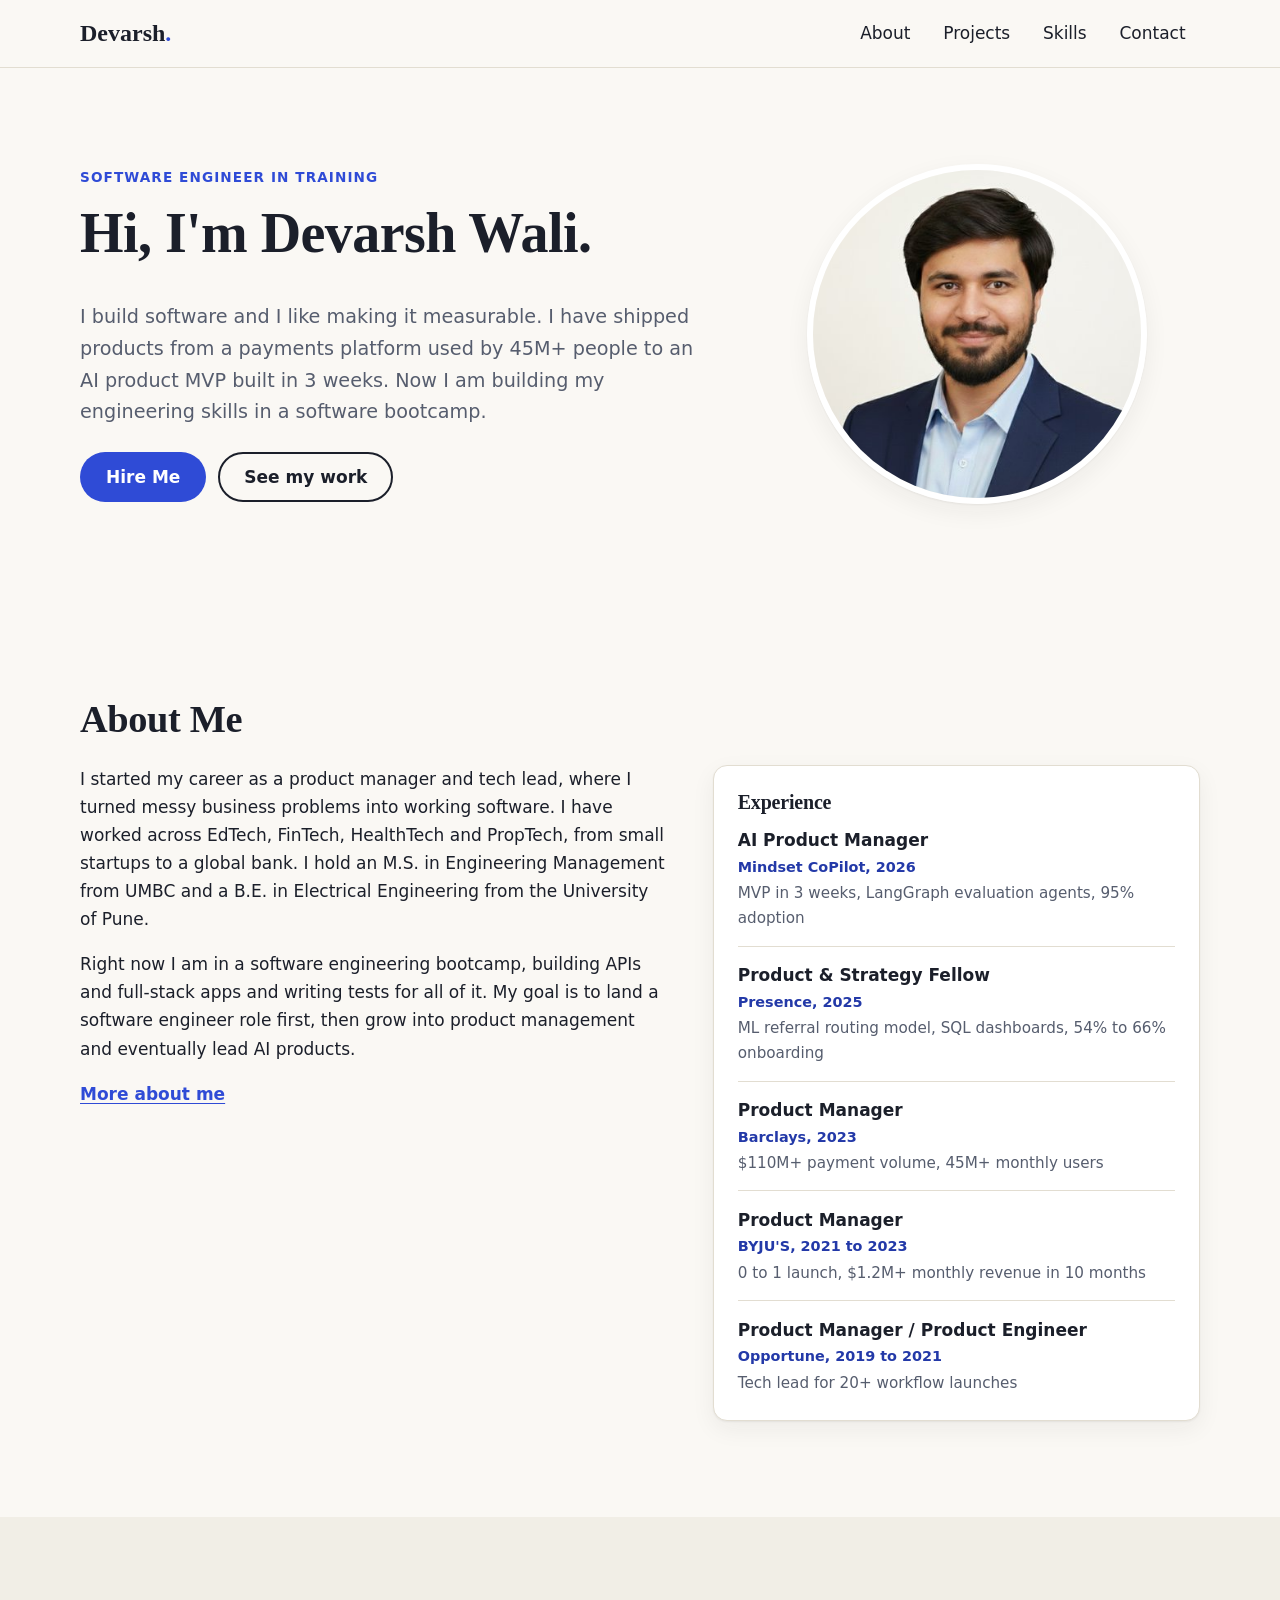
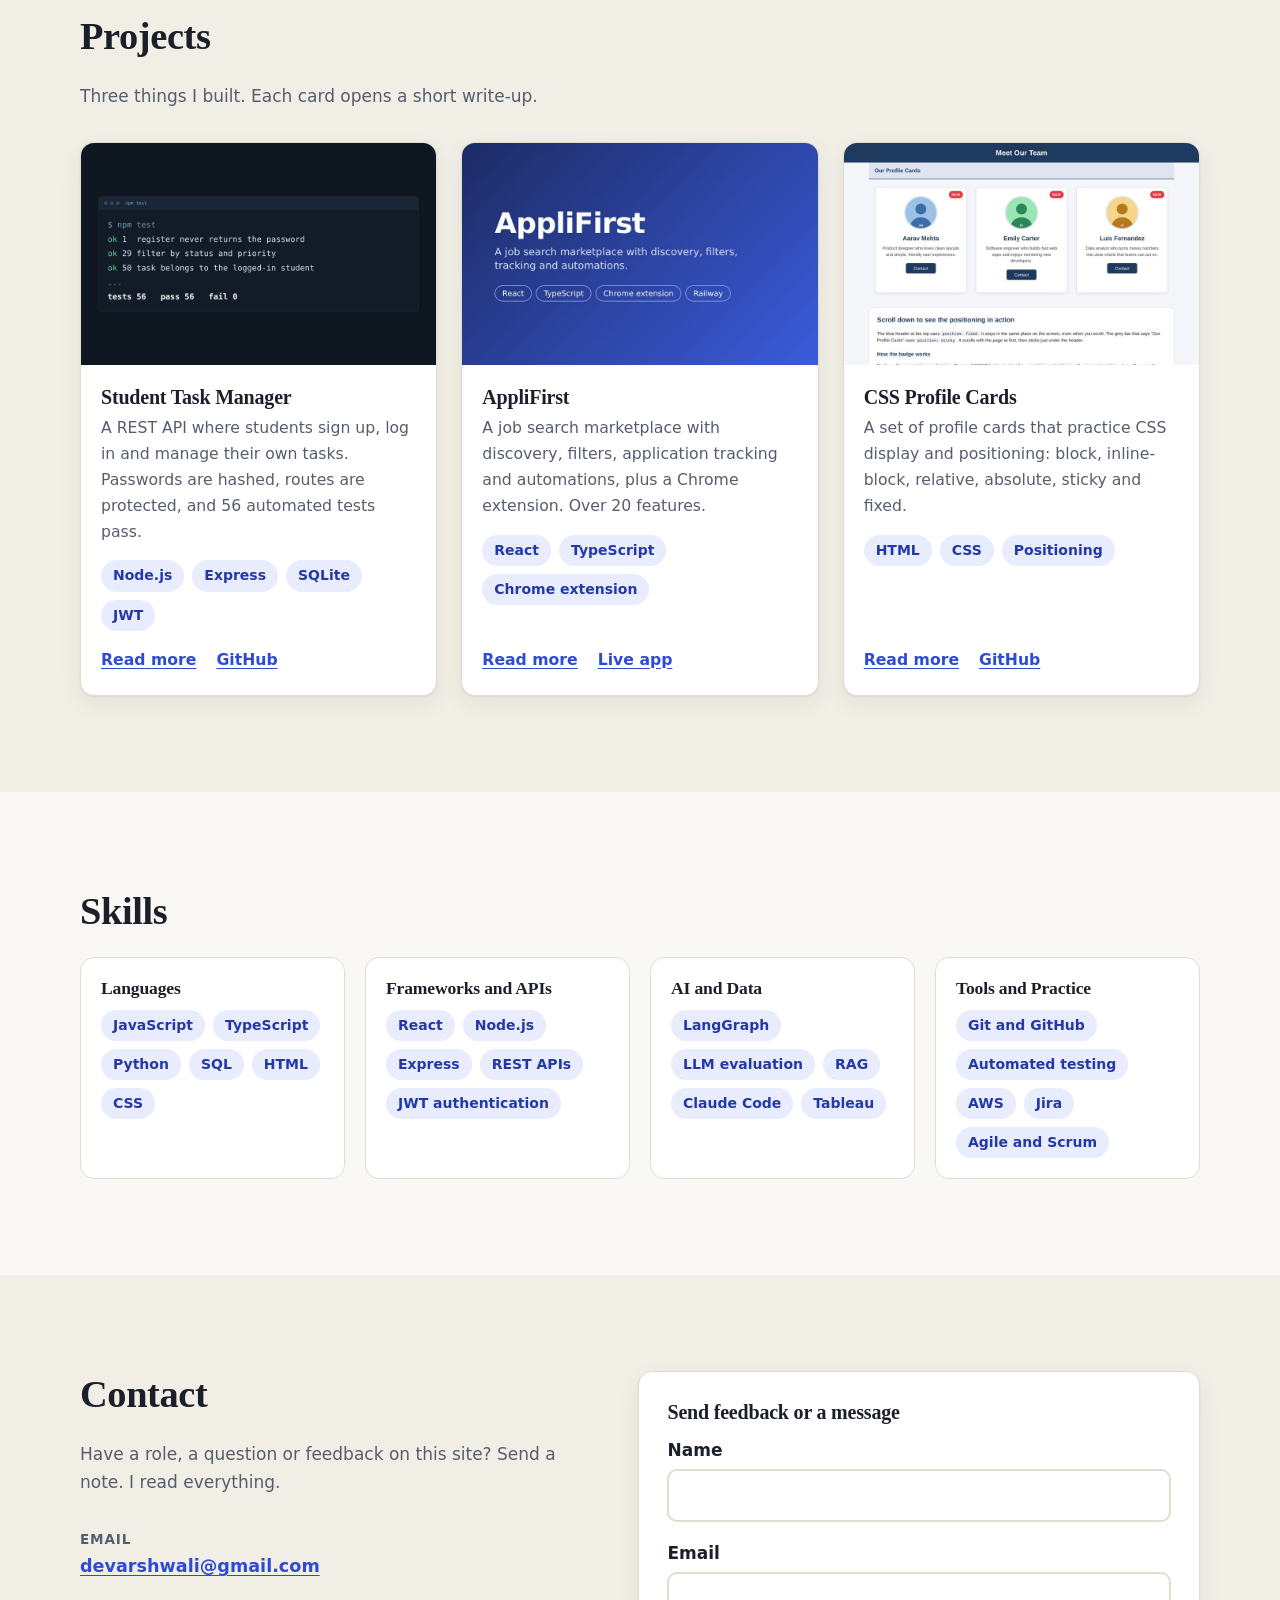
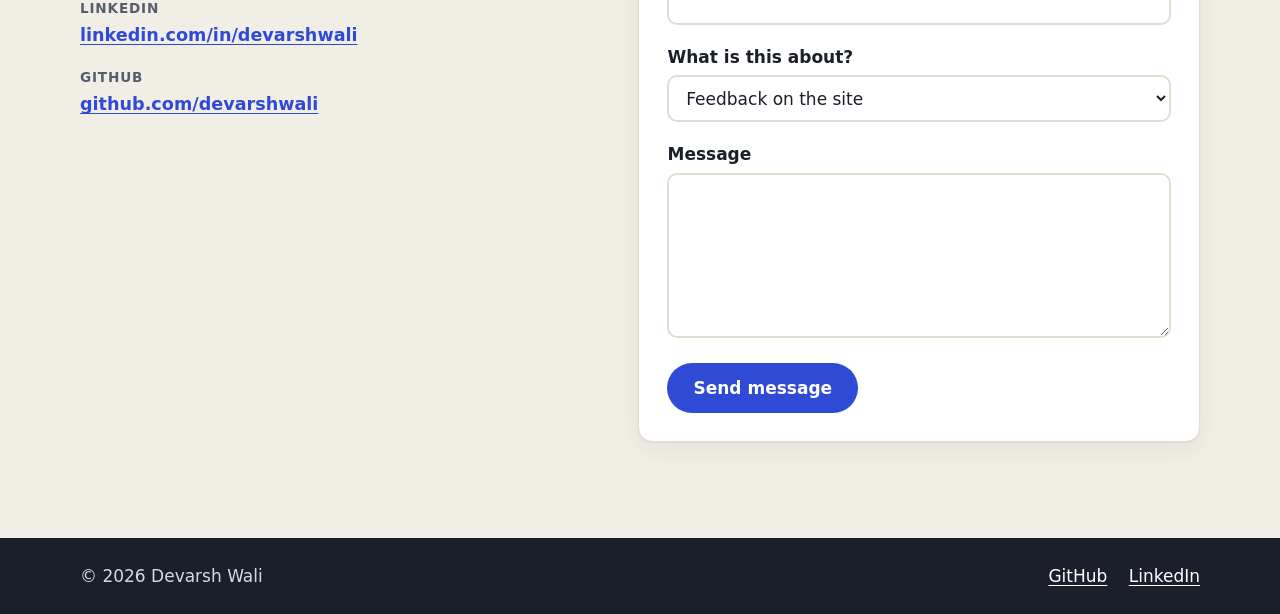
==== index.html @ ca4a032f "Phase 1: project structure, HTML layout and responsive CSS Co-Authored-By: Claude Sonnet 5.5 <norepl" ====
<!DOCTYPE html>
<html lang="en">
<head>
  <meta charset="utf-8">
  <meta name="viewport" content="width=device-width, initial-scale=1">
  <title>Devarsh Wali | Portfolio</title>
  <meta name="description" content="Portfolio of Devarsh Wali: software engineer in training with years of experience shipping products, from payments to AI.">
  <link rel="stylesheet" href="style.css">
</head>
<body>

  <a class="skip-link" href="#main">Skip to content</a>

  <!-- ===== Header: logo and navigation ===== -->
  <header class="site-header">
    <div class="container header-inner">
      <a class="logo" href="#home" aria-label="Devarsh Wali, back to top">Devarsh<span>.</span></a>

      <button id="menu-btn" class="menu-btn" type="button" aria-expanded="false" aria-controls="site-nav">
        <span class="menu-btn-label">Menu</span>
      </button>

      <nav id="site-nav" class="site-nav" aria-label="Main">
        <ul>
          <li><a href="#about">About</a></li>
          <li><a href="#projects">Projects</a></li>
          <li><a href="#skills">Skills</a></li>
          <li><a href="#contact">Contact</a></li>
        </ul>
      </nav>
    </div>
  </header>

  <main id="main">

    <!-- ===== Hero ===== -->
    <section id="home" class="hero">
      <div class="container hero-inner">
        <div class="hero-text">
          <p class="eyebrow">Software engineer in training</p>
          <h1>Hi, I'm Devarsh Wali.</h1>
          <p class="lead">I build software and I like making it measurable. I have shipped products from a payments platform used by 45M+ people to an AI product MVP built in 3 weeks. Now I am building my engineering skills in a software bootcamp.</p>
          <div class="hero-actions">
            <button id="hire-btn" class="btn btn-primary" type="button">Hire Me</button>
            <a class="btn btn-ghost" href="#projects">See my work</a>
          </div>
        </div>
        <figure class="hero-photo">
          <img src="images/profile.jpg" width="400" height="400" alt="Portrait of Devarsh Wali">
        </figure>
      </div>
    </section>

    <!-- ===== About ===== -->
    <section id="about" class="section">
      <div class="container">
        <h2>About Me</h2>
        <div class="about-grid">
          <div class="about-copy">
            <p>I started my career as a product manager and tech lead, where I turned messy business problems into working software. I have worked across EdTech, FinTech, HealthTech and PropTech, from small startups to a global bank. I hold an M.S. in Engineering Management from UMBC and a B.E. in Electrical Engineering from the University of Pune.</p>
            <p>Right now I am in a software engineering bootcamp, building APIs and full-stack apps and writing tests for all of it. My goal is to land a software engineer role first, then grow into product management and eventually lead AI products.</p>

            <button id="more-btn" class="btn btn-link" type="button" aria-expanded="false" aria-controls="more-about">More about me</button>
            <div id="more-about" class="more-about" hidden>
              <p>Outside work I like building small tools for myself, like a job search app that tracks applications. I enjoy the part of engineering where a vague idea becomes something people can click.</p>
              <p>I care about clear writing, tested code and shipping in small steps.</p>
            </div>
          </div>

          <aside class="about-card" aria-label="Experience highlights">
            <h3>Experience</h3>
            <ul class="timeline">
              <li><strong>AI Product Manager</strong><span>Mindset CoPilot, 2026</span><em>MVP in 3 weeks, LangGraph evaluation agents, 95% adoption</em></li>
              <li><strong>Product &amp; Strategy Fellow</strong><span>Presence, 2025</span><em>ML referral routing model, SQL dashboards, 54% to 66% onboarding</em></li>
              <li><strong>Product Manager</strong><span>Barclays, 2023</span><em>$110M+ payment volume, 45M+ monthly users</em></li>
              <li><strong>Product Manager</strong><span>BYJU'S, 2021 to 2023</span><em>0 to 1 launch, $1.2M+ monthly revenue in 10 months</em></li>
              <li><strong>Product Manager / Product Engineer</strong><span>Opportune, 2019 to 2021</span><em>Tech lead for 20+ workflow launches</em></li>
            </ul>
          </aside>
        </div>
      </div>
    </section>

    <!-- ===== Projects ===== -->
    <section id="projects" class="section section-alt">
      <div class="container">
        <h2>Projects</h2>
        <p class="section-intro">Three things I built. Each card opens a short write-up.</p>

        <div class="project-grid">

          <article class="project-card">
            <a class="card-image" href="projects/task-manager.html" tabindex="-1" aria-hidden="true">
              <img src="images/task-manager.jpg" width="900" height="562" alt="">
            </a>
            <div class="card-body">
              <h3><a href="projects/task-manager.html">Student Task Manager</a></h3>
              <p>A REST API where students sign up, log in and manage their own tasks. Passwords are hashed, routes are protected, and 56 automated tests pass.</p>
              <ul class="tags"><li>Node.js</li><li>Express</li><li>SQLite</li><li>JWT</li></ul>
              <p class="card-links"><a href="projects/task-manager.html">Read more</a> <a href="https://github.com/devarshwali/student-task-manager" target="_blank" rel="noopener">GitHub</a></p>
            </div>
          </article>

          <article class="project-card">
            <a class="card-image" href="projects/applifirst.html" tabindex="-1" aria-hidden="true">
              <img src="images/applifirst.jpg" width="900" height="562" alt="">
            </a>
            <div class="card-body">
              <h3><a href="projects/applifirst.html">AppliFirst</a></h3>
              <p>A job search marketplace with discovery, filters, application tracking and automations, plus a Chrome extension. Over 20 features.</p>
              <ul class="tags"><li>React</li><li>TypeScript</li><li>Chrome extension</li></ul>
              <p class="card-links"><a href="projects/applifirst.html">Read more</a> <a href="https://applifirst-production.up.railway.app/" target="_blank" rel="noopener">Live app</a></p>
            </div>
          </article>

          <article class="project-card">
            <a class="card-image" href="projects/css-profile-cards.html" tabindex="-1" aria-hidden="true">
              <img src="images/css-cards.jpg" width="900" height="562" alt="">
            </a>
            <div class="card-body">
              <h3><a href="projects/css-profile-cards.html">CSS Profile Cards</a></h3>
              <p>A set of profile cards that practice CSS display and positioning: block, inline-block, relative, absolute, sticky and fixed.</p>
              <ul class="tags"><li>HTML</li><li>CSS</li><li>Positioning</li></ul>
              <p class="card-links"><a href="projects/css-profile-cards.html">Read more</a> <a href="https://github.com/devarshwali/css-profile-cards" target="_blank" rel="noopener">GitHub</a></p>
            </div>
          </article>

        </div>
      </div>
    </section>

    <!-- ===== Skills ===== -->
    <section id="skills" class="section">
      <div class="container">
        <h2>Skills</h2>
        <div class="skills-grid">
          <article class="skill-group">
            <h3>Languages</h3>
            <ul class="tags"><li>JavaScript</li><li>TypeScript</li><li>Python</li><li>SQL</li><li>HTML</li><li>CSS</li></ul>
          </article>
          <article class="skill-group">
            <h3>Frameworks and APIs</h3>
            <ul class="tags"><li>React</li><li>Node.js</li><li>Express</li><li>REST APIs</li><li>JWT authentication</li></ul>
          </article>
          <article class="skill-group">
            <h3>AI and Data</h3>
            <ul class="tags"><li>LangGraph</li><li>LLM evaluation</li><li>RAG</li><li>Claude Code</li><li>Tableau</li></ul>
          </article>
          <article class="skill-group">
            <h3>Tools and Practice</h3>
            <ul class="tags"><li>Git and GitHub</li><li>Automated testing</li><li>AWS</li><li>Jira</li><li>Agile and Scrum</li></ul>
          </article>
        </div>
      </div>
    </section>

    <!-- ===== Contact ===== -->
    <section id="contact" class="section section-alt">
      <div class="container contact-grid">
        <div>
          <h2>Contact</h2>
          <p class="section-intro">Have a role, a question or feedback on this site? Send a note. I read everything.</p>
          <ul class="contact-list">
            <li><span>Email</span><a href="mailto:devarshwali@gmail.com">devarshwali@gmail.com</a></li>
            <li><span>LinkedIn</span><a href="https://www.linkedin.com/in/devarshwali/" target="_blank" rel="noopener">linkedin.com/in/devarshwali</a></li>
            <li><span>GitHub</span><a href="https://github.com/devarshwali" target="_blank" rel="noopener">github.com/devarshwali</a></li>
          </ul>
        </div>

        <form id="contact-form" class="contact-form" novalidate>
          <h3>Send feedback or a message</h3>

          <div class="field">
            <label for="name">Name</label>
            <input id="name" name="name" type="text" autocomplete="name" aria-describedby="name-error">
            <p id="name-error" class="error" role="alert"></p>
          </div>

          <div class="field">
            <label for="email">Email</label>
            <input id="email" name="email" type="email" autocomplete="email" aria-describedby="email-error">
            <p id="email-error" class="error" role="alert"></p>
          </div>

          <div class="field">
            <label for="topic">What is this about?</label>
            <select id="topic" name="topic">
              <option value="Feedback on the site">Feedback on the site</option>
              <option value="Job opportunity">Job opportunity</option>
              <option value="Question">Question</option>
              <option value="Something else">Something else</option>
            </select>
          </div>

          <div class="field">
            <label for="message">Message</label>
            <textarea id="message" name="message" rows="5" aria-describedby="message-error"></textarea>
            <p id="message-error" class="error" role="alert"></p>
          </div>

          <button class="btn btn-primary" type="submit">Send message</button>
          <p id="form-status" class="form-status" role="status"></p>
        </form>
      </div>
    </section>

  </main>

  <!-- ===== Footer ===== -->
  <footer class="site-footer">
    <div class="container footer-inner">
      <p>&copy; <span id="year">2026</span> Devarsh Wali</p>
      <p><a href="https://github.com/devarshwali" target="_blank" rel="noopener">GitHub</a> <a href="https://www.linkedin.com/in/devarshwali/" target="_blank" rel="noopener">LinkedIn</a></p>
    </div>
  </footer>

  <script src="script.js"></script>
</body>
</html>
---- style.css ----
/* ==========================================================
   Devarsh Wali | Personal Portfolio
   Sections: 1 Tokens, 2 Base, 3 Layout, 4 Header, 5 Hero,
   6 Sections, 7 Projects, 8 Skills, 9 Contact, 10 Footer,
   11 Project pages, 12 Responsive
   ========================================================== */

/* ---------- 1. Design tokens ---------- */
:root {
  --bg: #faf8f4;
  --bg-alt: #f1eee6;
  --surface: #ffffff;
  --ink: #1b1f2a;
  --muted: #565d6e;
  --line: #e2ddd1;
  --accent: #2f4bd6;
  --accent-dark: #2339a8;
  --accent-soft: #e8ecfd;
  --error: #b3261e;
  --ok: #1d6b3a;
  --radius: 14px;
  --shadow: 0 1px 2px rgba(27, 31, 42, 0.06), 0 8px 24px rgba(27, 31, 42, 0.06);
  --font-body: system-ui, -apple-system, "Segoe UI", Roboto, "Helvetica Neue", Arial, sans-serif;
  --font-head: "Iowan Old Style", "Palatino Linotype", Palatino, Georgia, serif;
  --header-h: 68px;
}

/* ---------- 2. Base ---------- */
*,
*::before,
*::after { box-sizing: border-box; }

html { scroll-behavior: smooth; }

body {
  margin: 0;
  font-family: var(--font-body);
  font-size: 1.0625rem;
  line-height: 1.65;
  color: var(--ink);
  background: var(--bg);
  -webkit-text-size-adjust: 100%;
}

img { max-width: 100%; height: auto; display: block; }

h1, h2, h3 { font-family: var(--font-head); line-height: 1.2; margin: 0 0 0.6em; letter-spacing: -0.01em; }
h1 { font-size: clamp(2.25rem, 5vw, 3.5rem); }
h2 { font-size: clamp(1.75rem, 3.4vw, 2.4rem); }
h3 { font-size: 1.25rem; }
p { margin: 0 0 1em; }

a { color: var(--accent); text-underline-offset: 3px; }
a:hover { color: var(--accent-dark); }

:focus-visible { outline: 3px solid var(--accent); outline-offset: 3px; border-radius: 4px; }

[hidden] { display: none !important; }

.skip-link {
  position: absolute; left: 1rem; top: -4rem; z-index: 100;
  background: var(--ink); color: #fff; padding: 0.6rem 1rem; border-radius: 8px;
}
.skip-link:focus { top: 1rem; }

/* ---------- 3. Layout helpers ---------- */
.container { width: min(1120px, 100% - 2rem); margin-inline: auto; }

.section { padding: clamp(3.5rem, 8vw, 6rem) 0; scroll-margin-top: var(--header-h); }
.section-alt { background: var(--bg-alt); }
.section-intro { color: var(--muted); max-width: 60ch; margin-bottom: 2rem; }

.btn {
  display: inline-block; font: inherit; font-weight: 600; cursor: pointer;
  padding: 0.8rem 1.5rem; border-radius: 999px; border: 2px solid transparent;
  text-decoration: none; line-height: 1.2;
  transition: background-color 0.2s, color 0.2s, border-color 0.2s, transform 0.2s;
}
.btn-primary { background: var(--accent); color: #fff; }
.btn-primary:hover { background: var(--accent-dark); color: #fff; transform: translateY(-1px); }
.btn-ghost { border-color: var(--ink); color: var(--ink); background: transparent; }
.btn-ghost:hover { background: var(--ink); color: #fff; }
.btn-link { background: none; border: 0; padding: 0; color: var(--accent); text-decoration: underline; text-underline-offset: 3px; border-radius: 4px; }
.btn-link:hover { color: var(--accent-dark); }

.tags { list-style: none; margin: 0 0 1rem; padding: 0; display: flex; flex-wrap: wrap; gap: 0.5rem; }
.tags li { background: var(--accent-soft); color: var(--accent-dark); font-size: 0.875rem; font-weight: 600; padding: 0.25rem 0.75rem; border-radius: 999px; }

/* ---------- 4. Header ---------- */
.site-header {
  position: sticky; top: 0; z-index: 50; height: var(--header-h);
  background: rgba(250, 248, 244, 0.94); backdrop-filter: blur(8px);
  border-bottom: 1px solid var(--line);
}
.header-inner { display: flex; align-items: center; justify-content: space-between; height: 100%; }
.logo { font-family: var(--font-head); font-size: 1.5rem; font-weight: 700; color: var(--ink); text-decoration: none; }
.logo span { color: var(--accent); }

.site-nav ul { list-style: none; margin: 0; padding: 0; display: flex; gap: 0.25rem; }
.site-nav a { display: block; padding: 0.5rem 0.9rem; border-radius: 999px; color: var(--ink); text-decoration: none; font-weight: 500; }
.site-nav a:hover { background: var(--accent-soft); color: var(--accent-dark); }

.menu-btn { display: none; font: inherit; font-weight: 600; background: none; border: 2px solid var(--ink); border-radius: 999px; padding: 0.4rem 1rem; cursor: pointer; color: var(--ink); }

/* ---------- 5. Hero ---------- */
.hero { padding: clamp(3rem, 8vw, 6rem) 0; scroll-margin-top: var(--header-h); }
.hero-inner { display: grid; grid-template-columns: 1.4fr 1fr; gap: 3rem; align-items: center; }
.eyebrow { font-weight: 700; letter-spacing: 0.08em; text-transform: uppercase; font-size: 0.85rem; color: var(--accent); margin-bottom: 0.75rem; }
.lead { font-size: 1.2rem; color: var(--muted); max-width: 56ch; }
.hero-actions { display: flex; flex-wrap: wrap; gap: 0.75rem; margin-top: 1.5rem; }
.hero-photo { margin: 0; justify-self: center; }
.hero-photo img { width: min(340px, 70vw); aspect-ratio: 1; object-fit: cover; border-radius: 50%; border: 6px solid var(--surface); box-shadow: var(--shadow); }

/* ---------- 6. About ---------- */
.about-grid { display: grid; grid-template-columns: 1.2fr 1fr; gap: 3rem; align-items: start; }
.more-about { border-left: 4px solid var(--accent); padding-left: 1rem; margin-top: 1rem; }
.about-card { background: var(--surface); border: 1px solid var(--line); border-radius: var(--radius); padding: 1.5rem; box-shadow: var(--shadow); }
.timeline { list-style: none; margin: 0; padding: 0; }
.timeline li { padding: 0.9rem 0; border-bottom: 1px solid var(--line); display: grid; gap: 0.1rem; }
.timeline li:last-child { border-bottom: 0; padding-bottom: 0; }
.timeline li:first-child { padding-top: 0; }
.timeline span { color: var(--accent-dark); font-size: 0.9rem; font-weight: 600; }
.timeline em { color: var(--muted); font-style: normal; font-size: 0.95rem; }

/* ---------- 7. Projects ---------- */
.project-grid { display: grid; grid-template-columns: repeat(auto-fit, minmax(290px, 1fr)); gap: 1.5rem; }
.project-card { background: var(--surface); border: 1px solid var(--line); border-radius: var(--radius); overflow: hidden; display: flex; flex-direction: column; box-shadow: var(--shadow); transition: transform 0.2s; }
.project-card:hover { transform: translateY(-3px); }
.card-image img { width: 100%; aspect-ratio: 16 / 10; object-fit: cover; }
.card-body { padding: 1.25rem 1.25rem 1.4rem; display: flex; flex-direction: column; flex: 1; }
.card-body h3 { margin-bottom: 0.4rem; }
.card-body h3 a { color: var(--ink); text-decoration: none; }
.card-body h3 a:hover { color: var(--accent); }
.card-body p { color: var(--muted); font-size: 0.98rem; }
.card-links { margin-top: auto; margin-bottom: 0; display: flex; gap: 1.25rem; font-weight: 600; }
.card-body .card-links { color: inherit; }

/* ---------- 8. Skills ---------- */
.skills-grid { display: grid; grid-template-columns: repeat(auto-fit, minmax(230px, 1fr)); gap: 1.25rem; }
.skill-group { background: var(--surface); border: 1px solid var(--line); border-radius: var(--radius); padding: 1.25rem; }
.skill-group h3 { font-size: 1.1rem; }
.skill-group .tags { margin-bottom: 0; }

/* ---------- 9. Contact ---------- */
.contact-grid { display: grid; grid-template-columns: 1fr 1.1fr; gap: 3rem; align-items: start; }
.contact-list { list-style: none; margin: 0; padding: 0; display: grid; gap: 1rem; }
.contact-list li { display: grid; gap: 0.1rem; }
.contact-list span { font-size: 0.85rem; font-weight: 700; letter-spacing: 0.06em; text-transform: uppercase; color: var(--muted); }
.contact-list a { font-size: 1.1rem; font-weight: 600; word-break: break-word; }

.contact-form { background: var(--surface); border: 1px solid var(--line); border-radius: var(--radius); padding: 1.75rem; box-shadow: var(--shadow); }
.field { margin-bottom: 1.1rem; }
.field label { display: block; font-weight: 600; margin-bottom: 0.3rem; }
.field input, .field select, .field textarea {
  width: 100%; font: inherit; color: var(--ink); background: #fff;
  border: 2px solid var(--line); border-radius: 10px; padding: 0.65rem 0.8rem;
}
.field input:focus, .field select:focus, .field textarea:focus { border-color: var(--accent); outline: none; box-shadow: 0 0 0 3px var(--accent-soft); }
.field.invalid input, .field.invalid textarea { border-color: var(--error); }
.error { color: var(--error); font-size: 0.9rem; margin: 0.3rem 0 0; min-height: 0; }
.form-status { margin: 1rem 0 0; font-weight: 600; color: var(--ok); }
.form-status:empty { margin: 0; }

/* ---------- 10. Footer ---------- */
.site-footer { background: var(--ink); color: #d7dae3; padding: 1.5rem 0; }
.site-footer a { color: #fff; margin-left: 1rem; }
.site-footer p { margin: 0; }
.footer-inner { display: flex; justify-content: space-between; flex-wrap: wrap; gap: 0.5rem; }

/* ---------- 11. Project detail pages ---------- */
.project-page { padding: clamp(2.5rem, 6vw, 4.5rem) 0; }
.project-page .container { max-width: 820px; }
.back-link { display: inline-block; margin-bottom: 1.5rem; font-weight: 600; }
.project-page img { border-radius: var(--radius); border: 1px solid var(--line); margin: 1.5rem 0; box-shadow: var(--shadow); }
.project-page h2 { font-size: 1.5rem; margin-top: 2rem; }
.project-page ul.plain { padding-left: 1.2rem; }
.project-page ul.plain li { margin-bottom: 0.4rem; }
.project-actions { display: flex; flex-wrap: wrap; gap: 0.75rem; margin-top: 1.5rem; }

/* ---------- 12. Responsive ---------- */
@media (max-width: 860px) {
  .hero-inner, .about-grid, .contact-grid { grid-template-columns: 1fr; gap: 2rem; }
  .hero-photo { order: -1; }
  .hero-photo img { width: min(220px, 60vw); }

  /* Mobile navigation: button toggles the menu */
  .menu-btn { display: inline-block; }
  .site-nav {
    position: absolute; top: var(--header-h); left: 0; right: 0;
    background: var(--bg); border-bottom: 1px solid var(--line);
    padding: 0.5rem 1rem 1rem; display: none;
  }
  .site-nav.open { display: block; }
  .site-nav ul { flex-direction: column; }
  .site-nav a { padding: 0.8rem 0.9rem; }
}

@media (max-width: 480px) {
  body { font-size: 1rem; }
  .lead { font-size: 1.08rem; }
  .btn { width: 100%; text-align: center; }
  .btn-link { width: auto; }
  .contact-form { padding: 1.25rem; }
  .footer-inner { flex-direction: column; }
  .site-footer a { margin: 0 1rem 0 0; }
}

@media (prefers-reduced-motion: reduce) {
  html { scroll-behavior: auto; }
  * { transition: none !important; }
}
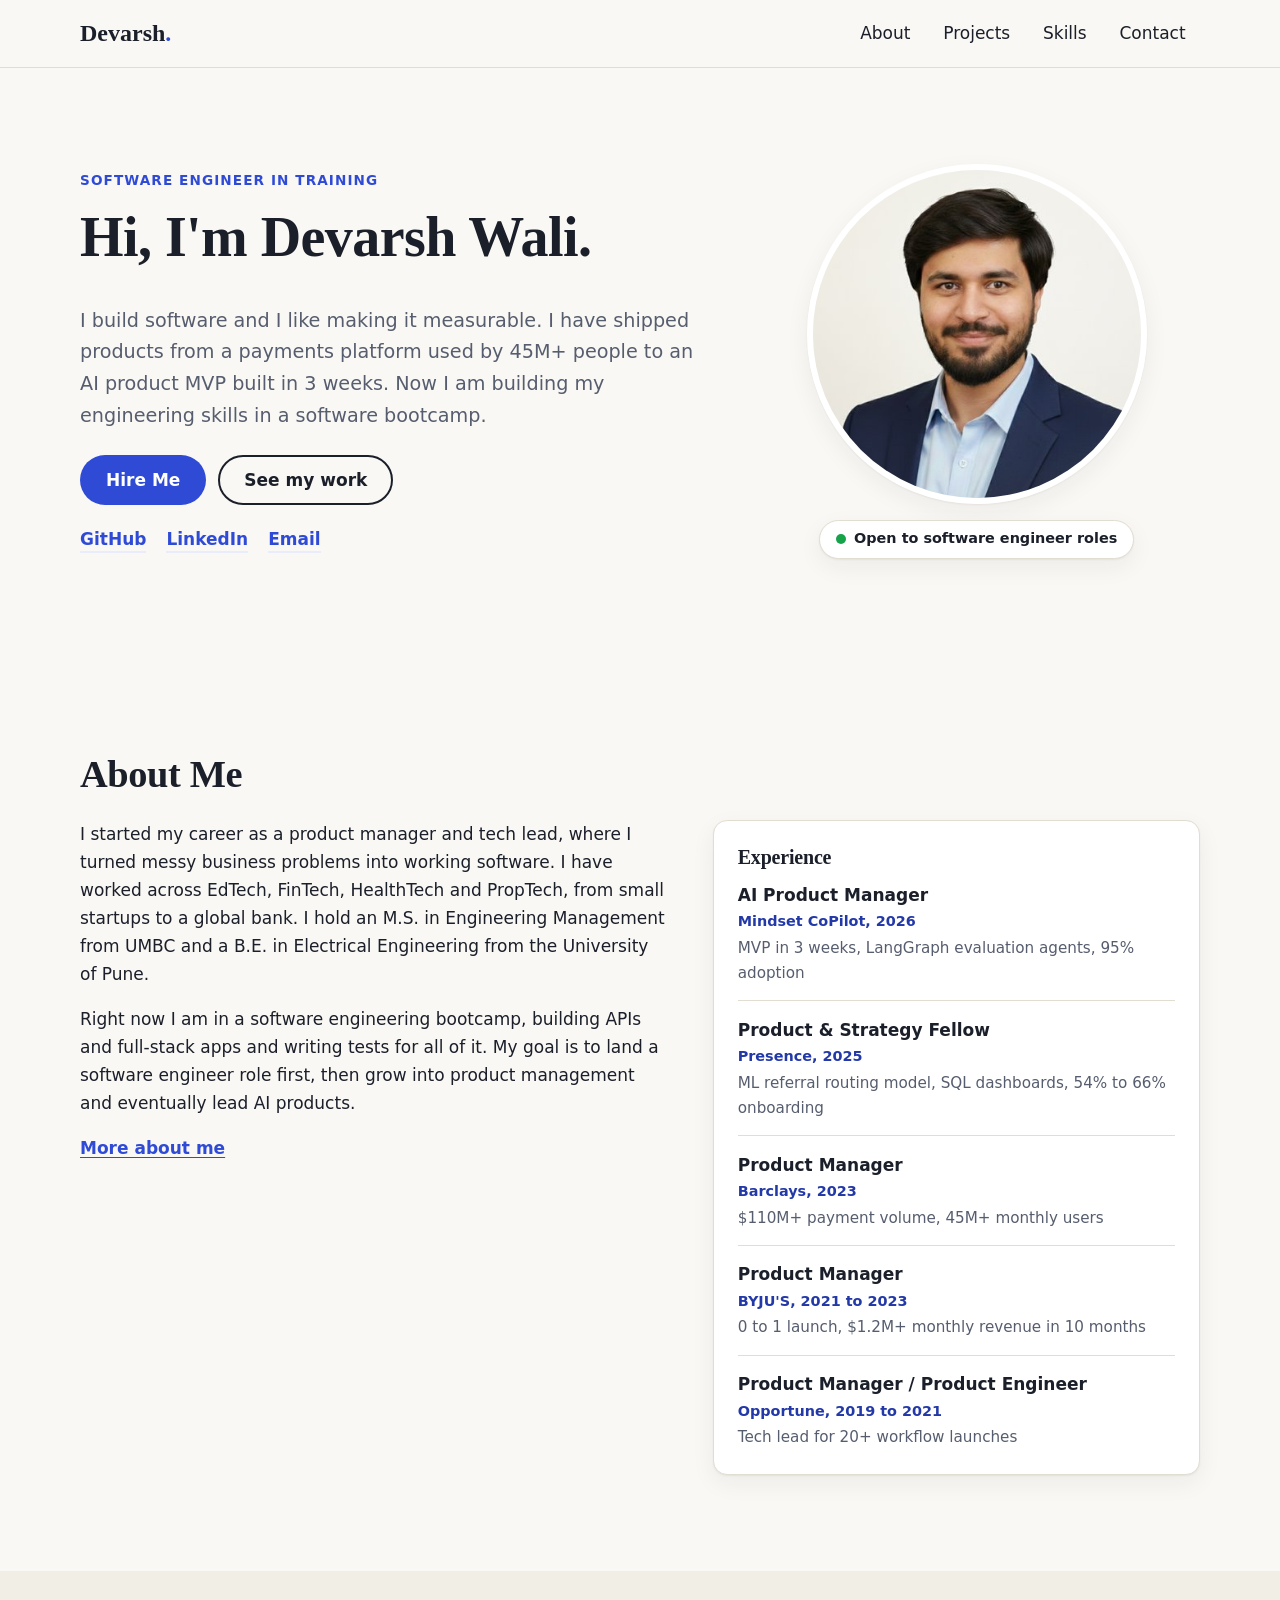
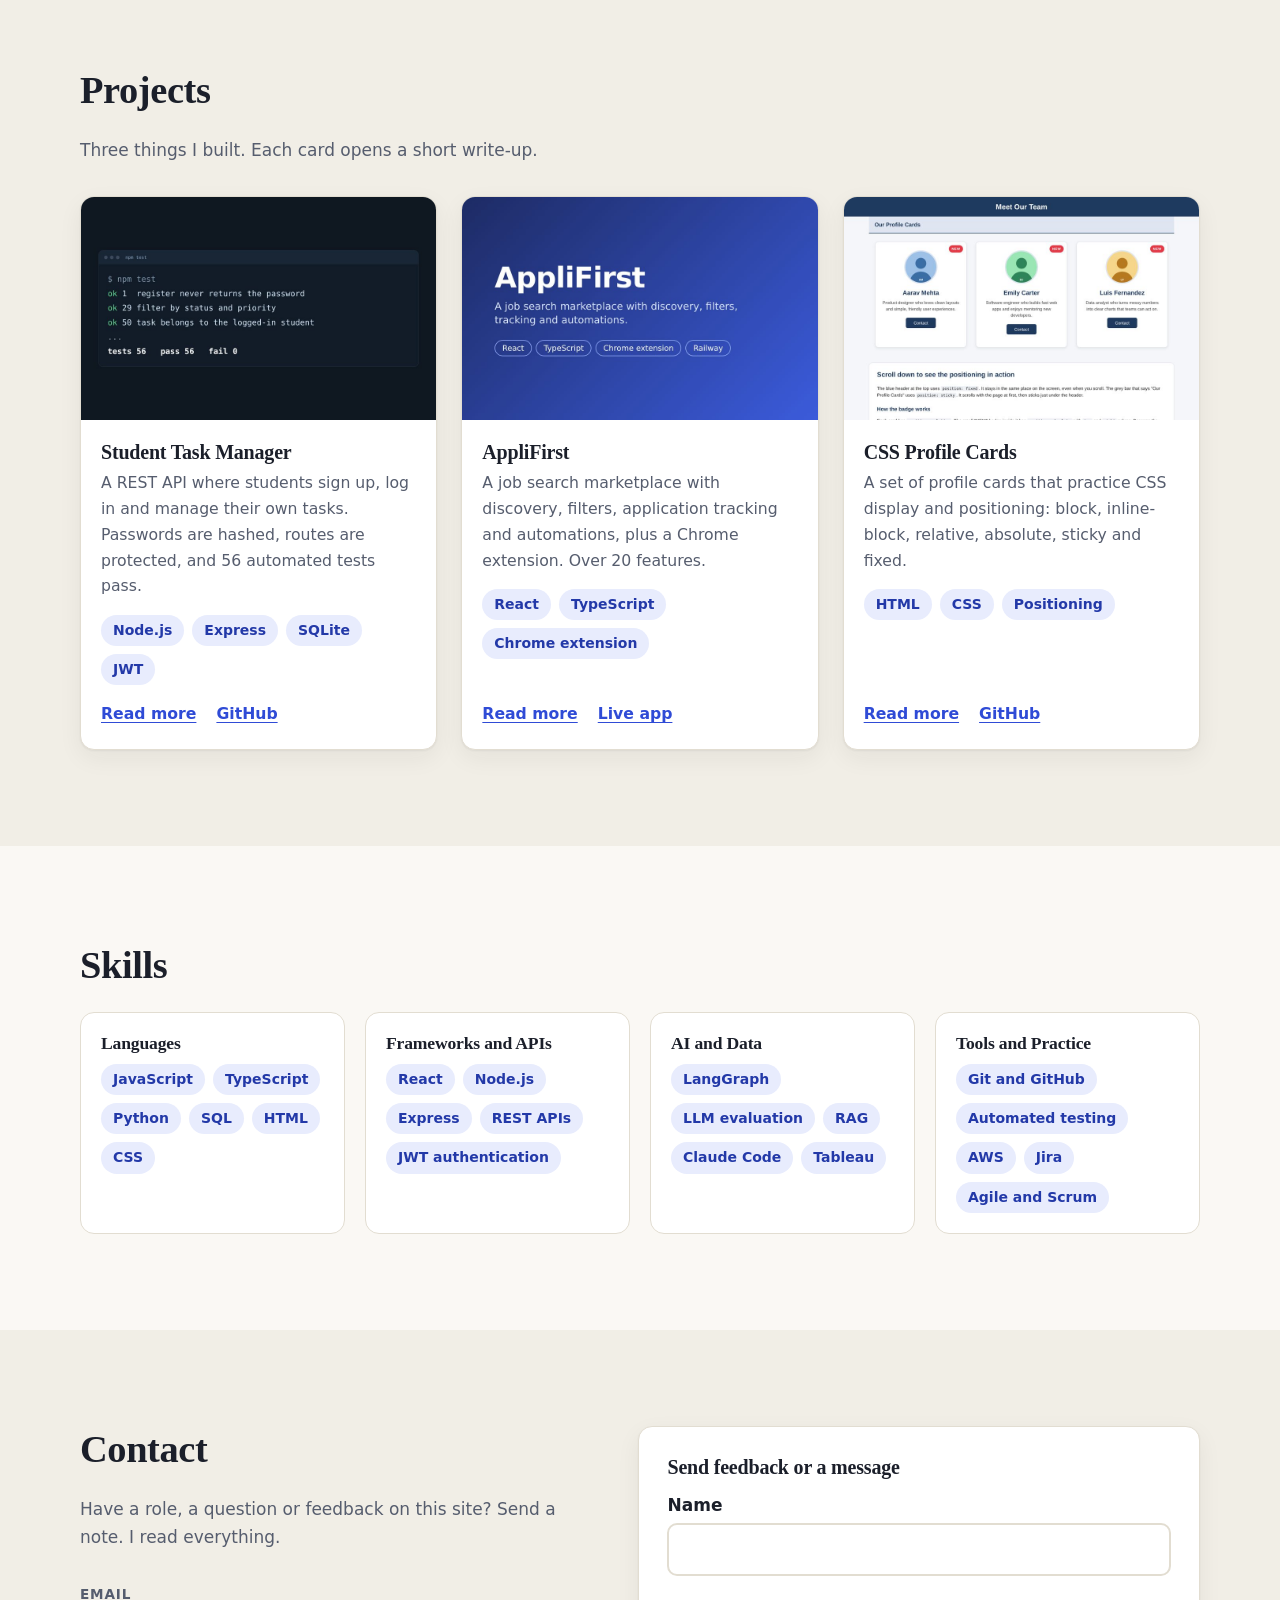
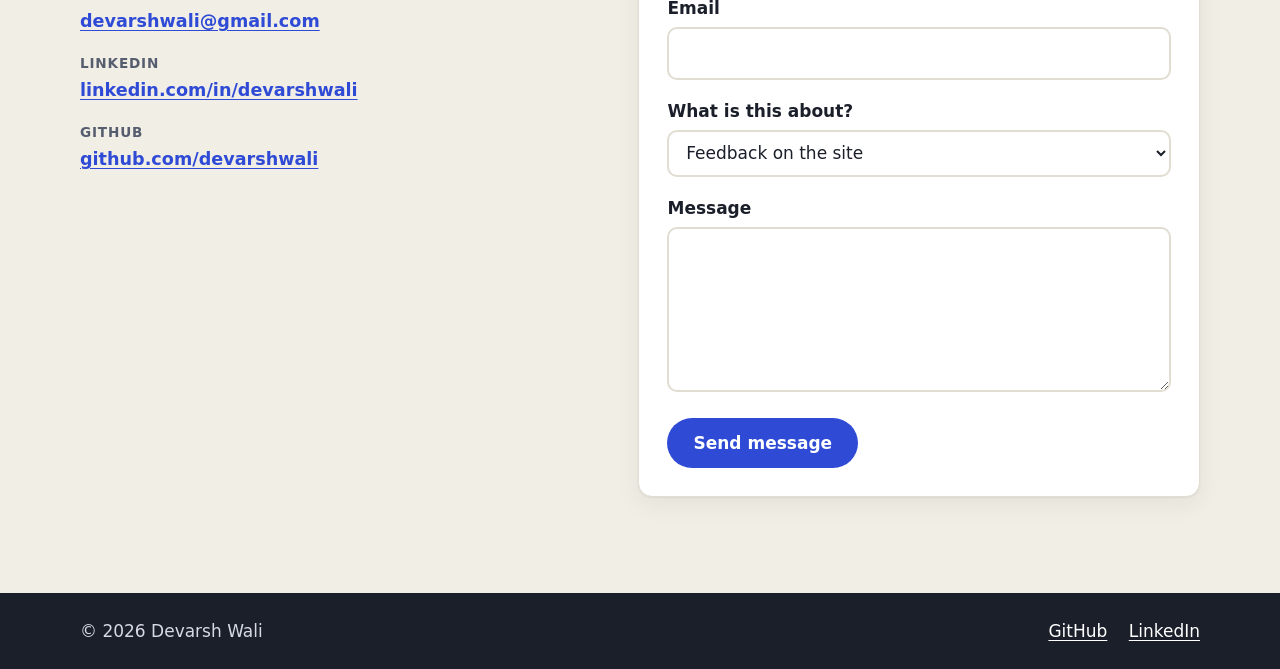
==== commit ec2fdb92: "Add open-to-work badge and social links to hero Adds an availability badge with a pulsing dot under " ====
--- a/index.html
+++ b/index.html
@@ -44,9 +44,15 @@
             <button id="hire-btn" class="btn btn-primary" type="button">Hire Me</button>
             <a class="btn btn-ghost" href="#projects">See my work</a>
           </div>
+          <ul class="social-links" aria-label="Find me online">
+            <li><a href="https://github.com/devarshwali" target="_blank" rel="noopener">GitHub</a></li>
+            <li><a href="https://www.linkedin.com/in/devarshwali/" target="_blank" rel="noopener">LinkedIn</a></li>
+            <li><a href="mailto:devarshwali@gmail.com">Email</a></li>
+          </ul>
         </div>
         <figure class="hero-photo">
           <img src="images/profile.jpg" width="400" height="400" alt="Portrait of Devarsh Wali">
+          <figcaption class="status-badge"><span class="status-dot" aria-hidden="true"></span>Open to software engineer roles</figcaption>
         </figure>
       </div>
     </section>
--- a/style.css
+++ b/style.css
@@ -111,6 +111,17 @@
 .hero-photo { margin: 0; justify-self: center; }
 .hero-photo img { width: min(340px, 70vw); aspect-ratio: 1; object-fit: cover; border-radius: 50%; border: 6px solid var(--surface); box-shadow: var(--shadow); }
 
+/* Availability badge under the profile photo */
+.hero-photo { display: flex; flex-direction: column; align-items: center; gap: 1rem; }
+.status-badge { display: inline-flex; align-items: center; gap: 0.5rem; background: var(--surface); border: 1px solid var(--line); border-radius: 999px; padding: 0.4rem 1rem; font-size: 0.9rem; font-weight: 600; color: var(--ink); box-shadow: var(--shadow); }
+.status-dot { width: 10px; height: 10px; border-radius: 50%; background: #16a34a; box-shadow: 0 0 0 0 rgba(22, 163, 74, 0.5); animation: pulse 2s infinite; }
+@keyframes pulse { 70% { box-shadow: 0 0 0 8px rgba(22, 163, 74, 0); } 100% { box-shadow: 0 0 0 0 rgba(22, 163, 74, 0); } }
+
+/* Small social links under the hero buttons */
+.social-links { list-style: none; margin: 1.25rem 0 0; padding: 0; display: flex; flex-wrap: wrap; gap: 1.25rem; }
+.social-links a { font-weight: 600; text-decoration: none; border-bottom: 2px solid var(--accent-soft); padding-bottom: 2px; }
+.social-links a:hover { border-bottom-color: var(--accent); }
+
 /* ---------- 6. About ---------- */
 .about-grid { display: grid; grid-template-columns: 1.2fr 1fr; gap: 3rem; align-items: start; }
 .more-about { border-left: 4px solid var(--accent); padding-left: 1rem; margin-top: 1rem; }
@@ -207,5 +218,6 @@
 
 @media (prefers-reduced-motion: reduce) {
   html { scroll-behavior: auto; }
+  .status-dot { animation: none; }
   * { transition: none !important; }
 }
